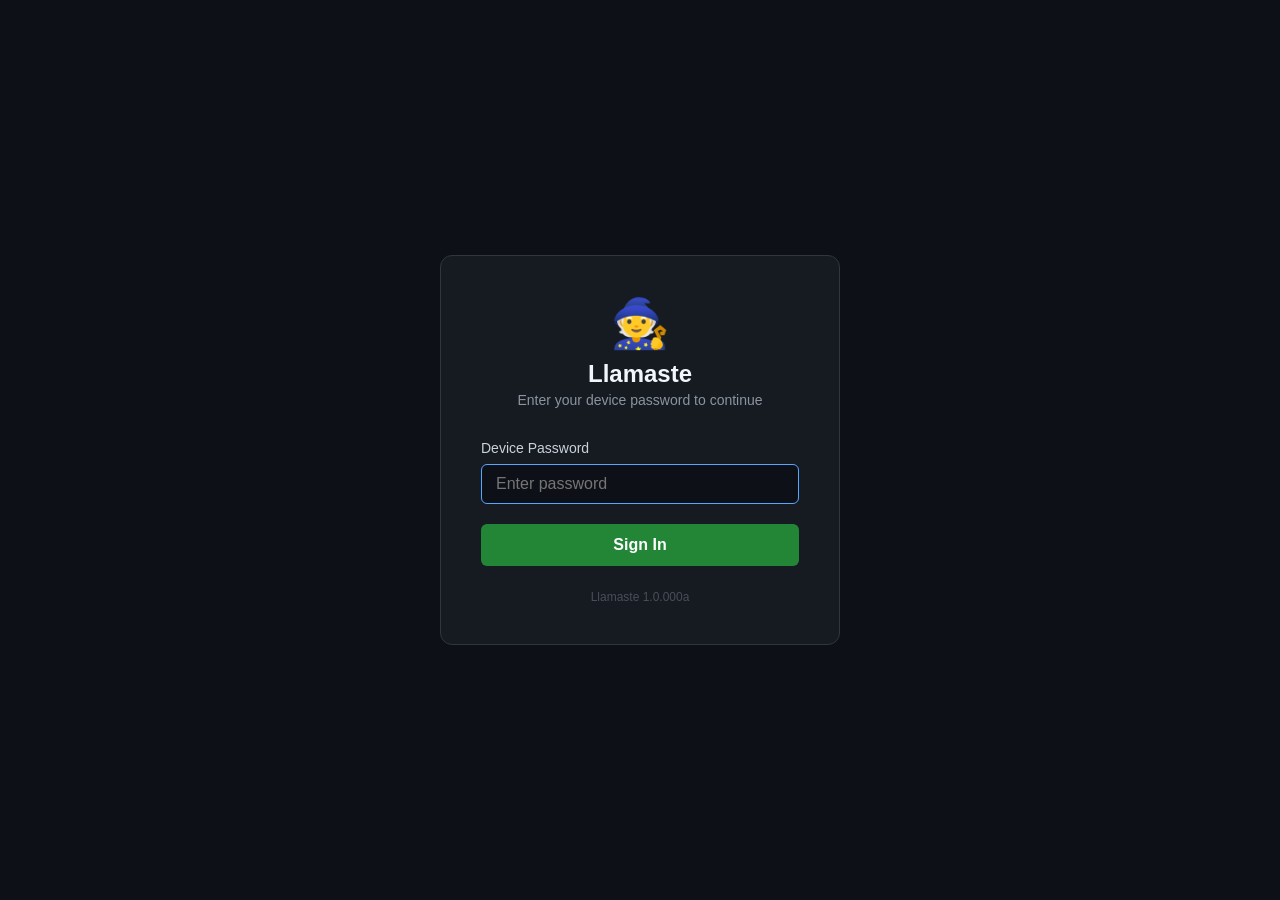
==== src/llamaste/web/login.html @ a01b04e1 "feat: Phase 2 web UI redesign, scheduler, desktop compositor, auth + server console Phase 2a — Web U" ====
<!DOCTYPE html>
<html lang="en">
<head>
<meta charset="UTF-8">
<meta name="viewport" content="width=device-width, initial-scale=1.0">
<title>Llamaste - Login</title>
<style>
    * { margin: 0; padding: 0; box-sizing: border-box; }
    body {
        background: #0d1117;
        color: #c9d1d9;
        font-family: -apple-system, BlinkMacSystemFont, 'Segoe UI', Roboto, sans-serif;
        display: flex;
        align-items: center;
        justify-content: center;
        min-height: 100vh;
    }
    .login-card {
        background: #161b22;
        border: 1px solid #30363d;
        border-radius: 12px;
        padding: 40px;
        width: 100%;
        max-width: 400px;
        text-align: center;
    }
    .logo {
        font-size: 48px;
        margin-bottom: 8px;
    }
    h1 {
        font-size: 24px;
        font-weight: 600;
        color: #f0f6fc;
        margin-bottom: 4px;
    }
    .subtitle {
        color: #8b949e;
        font-size: 14px;
        margin-bottom: 32px;
    }
    .form-group {
        margin-bottom: 20px;
        text-align: left;
    }
    label {
        display: block;
        font-size: 14px;
        color: #c9d1d9;
        margin-bottom: 8px;
    }
    input[type="password"] {
        width: 100%;
        padding: 10px 14px;
        background: #0d1117;
        border: 1px solid #30363d;
        border-radius: 6px;
        color: #f0f6fc;
        font-size: 16px;
        outline: none;
        transition: border-color 0.2s;
    }
    input[type="password"]:focus {
        border-color: #58a6ff;
    }
    button {
        width: 100%;
        padding: 12px;
        background: #238636;
        border: none;
        border-radius: 6px;
        color: #fff;
        font-size: 16px;
        font-weight: 600;
        cursor: pointer;
        transition: background 0.2s;
    }
    button:hover { background: #2ea043; }
    button:active { background: #1a7f37; }
    button:disabled {
        background: #21262d;
        color: #484f58;
        cursor: not-allowed;
    }
    .error {
        background: rgba(248, 81, 73, 0.1);
        border: 1px solid #f85149;
        border-radius: 6px;
        padding: 10px 14px;
        color: #f85149;
        font-size: 14px;
        margin-bottom: 16px;
        display: none;
    }
    .error.visible { display: block; }
    .version {
        margin-top: 24px;
        font-size: 12px;
        color: #484f58;
    }
</style>
</head>
<body>
<div class="login-card">
    <div class="logo">&#x1F9D9;</div>
    <h1>Llamaste</h1>
    <p class="subtitle">Enter your device password to continue</p>

    <div id="error" class="error"></div>

    <form id="loginForm">
        <div class="form-group">
            <label for="password">Device Password</label>
            <input type="password" id="password" name="password"
                   placeholder="Enter password" autofocus autocomplete="current-password">
        </div>
        <button type="submit" id="submitBtn">Sign In</button>
    </form>

    <p class="version">Llamaste 1.0.000a</p>
</div>

<script>
const form = document.getElementById('loginForm');
const errorDiv = document.getElementById('error');
const submitBtn = document.getElementById('submitBtn');
const passwordInput = document.getElementById('password');

form.addEventListener('submit', async (e) => {
    e.preventDefault();
    errorDiv.classList.remove('visible');
    submitBtn.disabled = true;
    submitBtn.textContent = 'Signing in...';

    try {
        const res = await fetch('/llamaste/auth/login', {
            method: 'POST',
            headers: { 'Content-Type': 'application/json' },
            body: JSON.stringify({ password: passwordInput.value })
        });

        const data = await res.json();

        if (res.ok && data.success) {
            window.location.href = '/';
        } else {
            errorDiv.textContent = data.error || 'Login failed';
            errorDiv.classList.add('visible');
            passwordInput.value = '';
            passwordInput.focus();
        }
    } catch (err) {
        errorDiv.textContent = 'Connection error. Is the server running?';
        errorDiv.classList.add('visible');
    } finally {
        submitBtn.disabled = false;
        submitBtn.textContent = 'Sign In';
    }
});
</script>
</body>
</html>
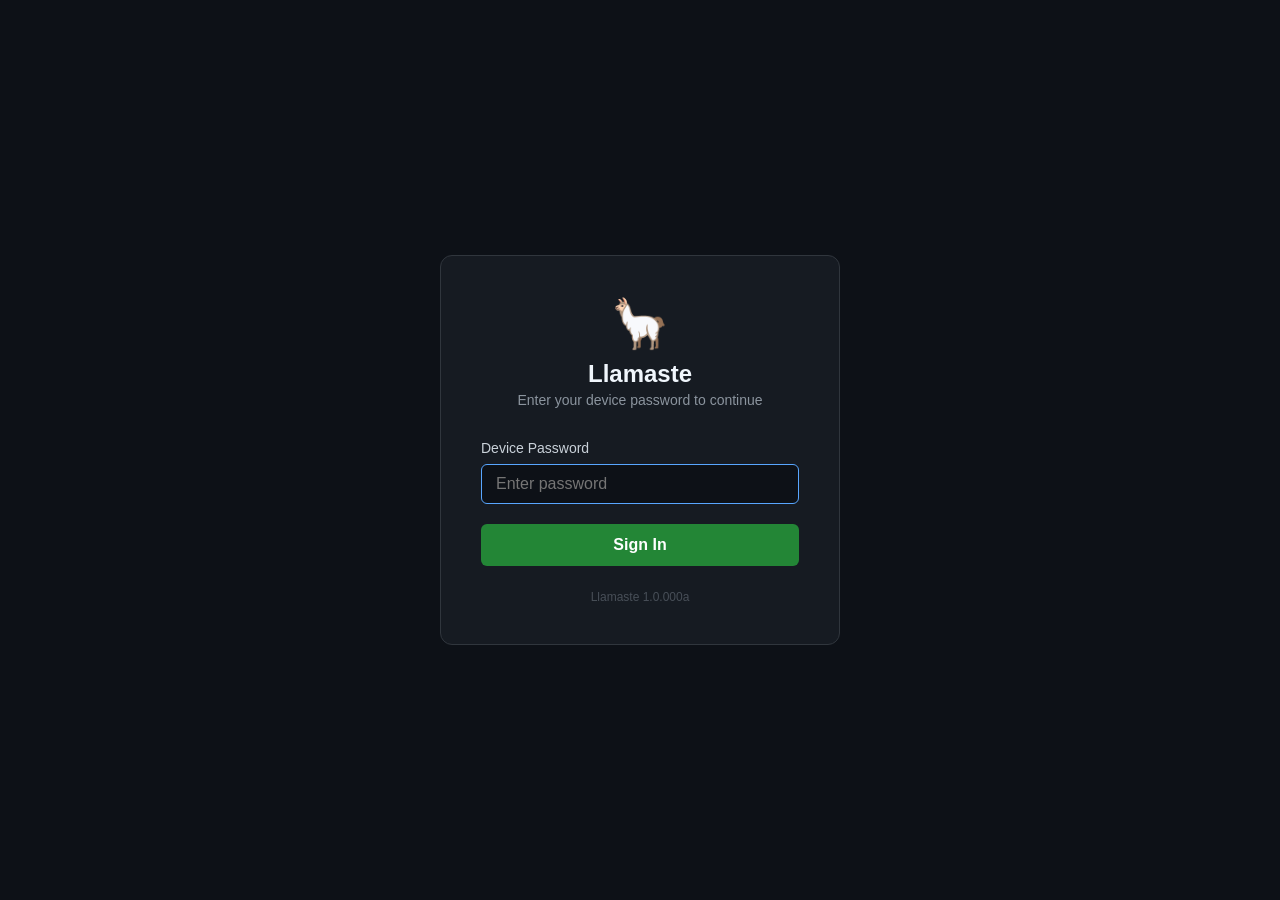
==== commit efb2a084: "ui: replace wizard emoji with llama on login and setup pages Co-Authored-By: Claude Opus 4.6 (1M con" ====
--- a/src/llamaste/web/login.html
+++ b/src/llamaste/web/login.html
@@ -102,7 +102,7 @@
 </head>
 <body>
 <div class="login-card">
-    <div class="logo">&#x1F9D9;</div>
+    <div class="logo">&#x1F999;</div>
     <h1>Llamaste</h1>
     <p class="subtitle">Enter your device password to continue</p>
 
